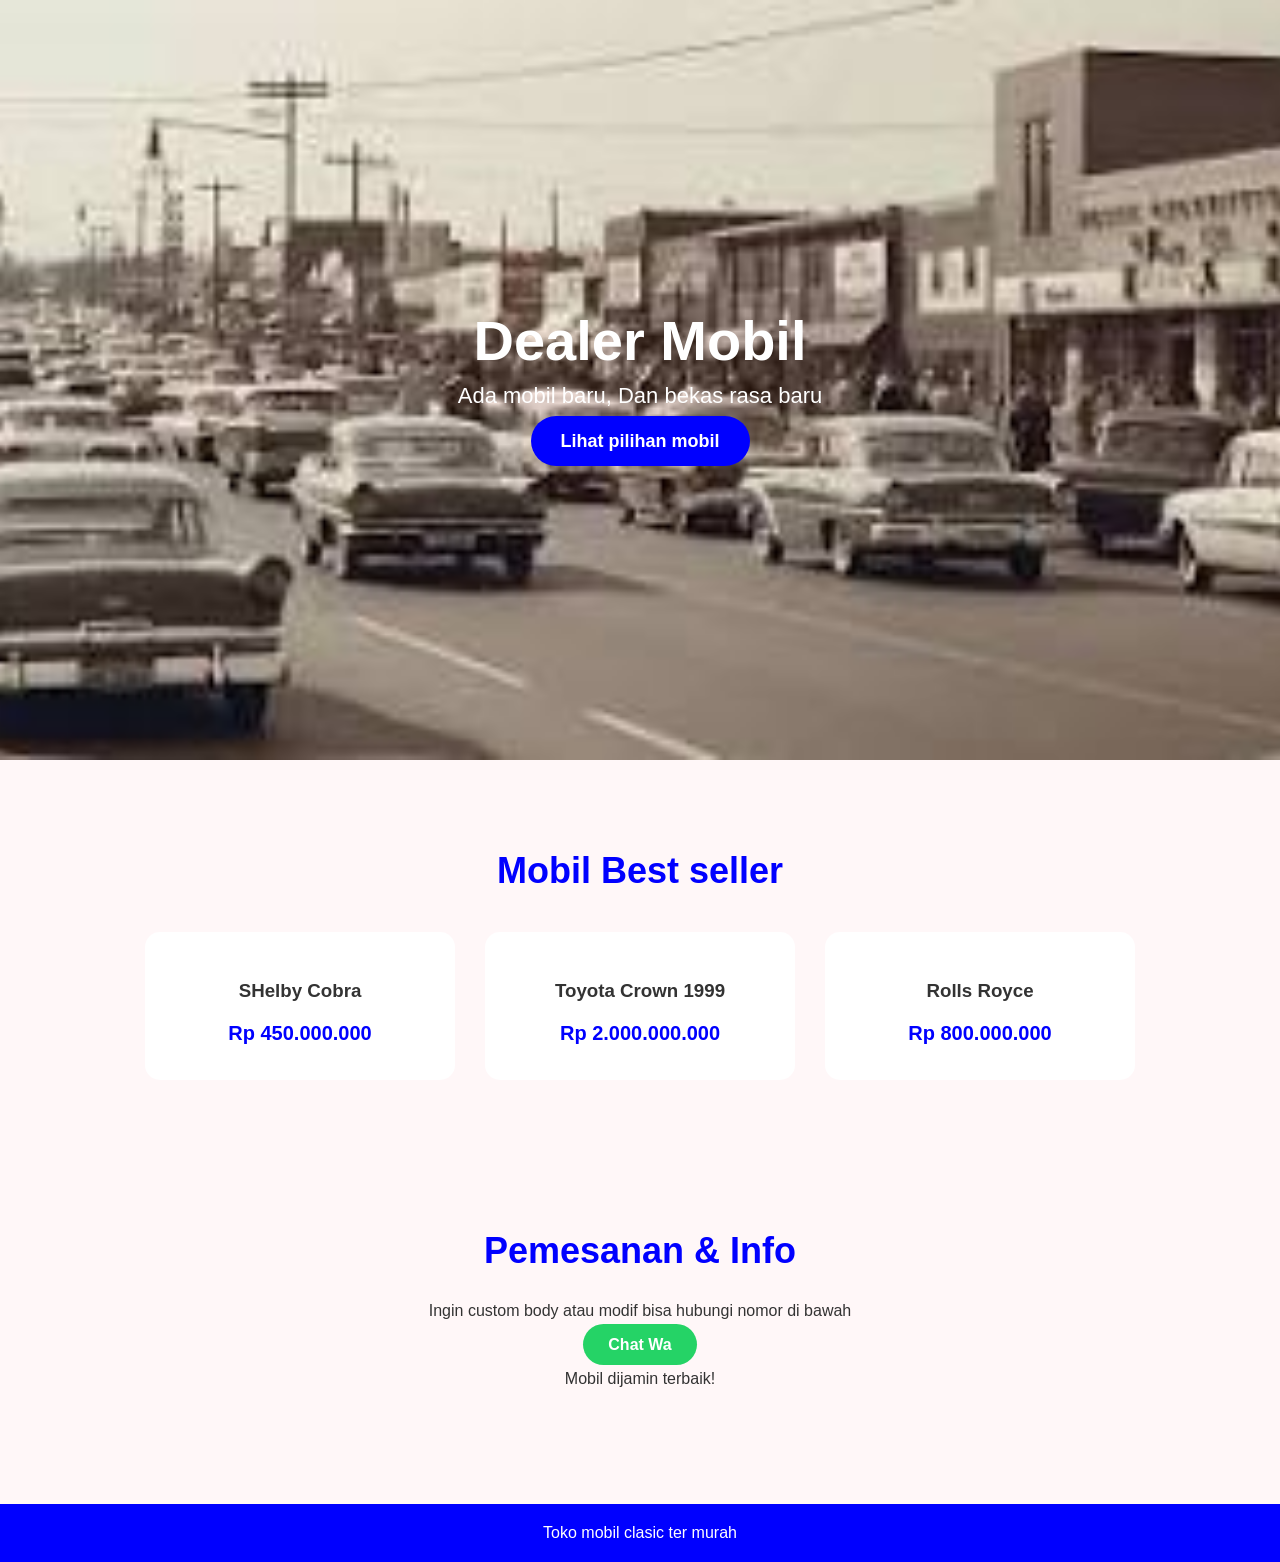
==== index.html @ febc100c "Update and rename landing page.html to index.html" ====
<!DOCTYPE html>
<html lang="id">
<head>
    <meta charset="UTF-8">
    <meta name="viewport" content="width=device-width, initial-scale=1.0">
    <title>Toko mobil classic</title>
    <link rel="stylesheet" href="landing.css">
    
</head>
<body>

    
    <header>
        <div>
            <h1>Dealer Mobil</h1>
            <p>Ada mobil baru, Dan bekas rasa baru</p>
            <a href="#produk" class="btn-lihat">Lihat pilihan mobil</a>
        </div>
    </header>

    <!-- PRODUK  -->
    <section class="section" id="produk">
        <h2>Mobil Best seller</h2>

        <div class="produk-container">

            <div class="produk">
                <img src="shelby cobra_169.jpg" alt="">
                <h3>SHelby Cobra</h3>
                <p class="harga">Rp 450.000.000</p>
            </div>

            <div class="produk">
                <img src="hudson.jpg" alt="">
                <h3>Toyota Crown 1999</h3>
                <p class="harga">Rp 2.000.000.000</p>
            </div>

            <div class="produk">
                <img src="rolls royce.jpg" alt="">
                <h3>Rolls Royce</h3>
                <p class="harga">Rp 800.000.000</p>
            </div>

        </div>
    </section>

    <!-- wa -->
    <section class="section">
        <h2>Pemesanan & Info</h2>
        <p>Ingin custom body atau modif bisa hubungi nomor di bawah</p>
         <a href="https://www.whatsapp.com/business/" class="btn-wa">Chat Wa</a>
        <p>Mobil dijamin terbaik!</p>

    </section>

    <!-- FOOTER -->
    <footer>
        Toko mobil clasic ter murah
    </footer>

</body>
</html>
---- landing.css ----
body {
            margin: 0;
            font-family: 'Poppins', sans-serif;
            background: #fff7f8;
            color: #333;
        }

        /* ini anggap bagian kepala :) */
        header {
            background: url('[data-uri]') center/cover no-repeat;
            height: 80vh;
            display: flex;
            align-items: center;
            justify-content: center;
            text-align: center;
            color: #fff;
            padding: 20px;
        }

        header h1 {
            font-size: 56px;
            margin: 0;
        }

        header p {
            font-size: 22px;
            margin-top: 10px;
        }

        .btn-lihat {
            margin-top: 25px;
            background: blue;
            padding: 15px 30px;
            color: white;
            font-size: 18px;
            border-radius: 30px;
            text-decoration: none;
            font-weight: bold;
        }

        /* ini bagian mewarnai dan ukuran tulisan (judul) */
        .section {
            padding: 60px 20px;
            text-align: center;
        }

        .section h2 {
            font-size: 36px;
            color: blue;
        }

        /* ini bagian barang ;) */
        .produk-container {
            display: flex;
            justify-content: center;
            gap: 30px;
            margin-top: 40px;
        }

        .produk {
            background: #fff;
            width: 280px;
            border-radius: 15px;
            padding: 15px;

        }

        .produk:hover {
            transform: translateY(-6px);
        }

        .produk img {
            width: 100%;
            border-radius: 12px;
        }

        .produk h3 {
            margin-top: 15px;
            color: #333;
        }

        .harga {
            font-weight: bold;
            color: blue;
            font-size: 20px;
        }

        /* wa */
        .btn-wa {
            margin-top: 20px;
            background: #25d366;
            padding: 12px 25px;
            color: white;
            border-radius: 30px;
            text-decoration: none;
            font-weight: bold;

        }

        /* kaki ;) */
        footer {
            background: blue;
            color: white;
            text-align: center;
            padding: 20px;
            margin-top: 40px;
        }
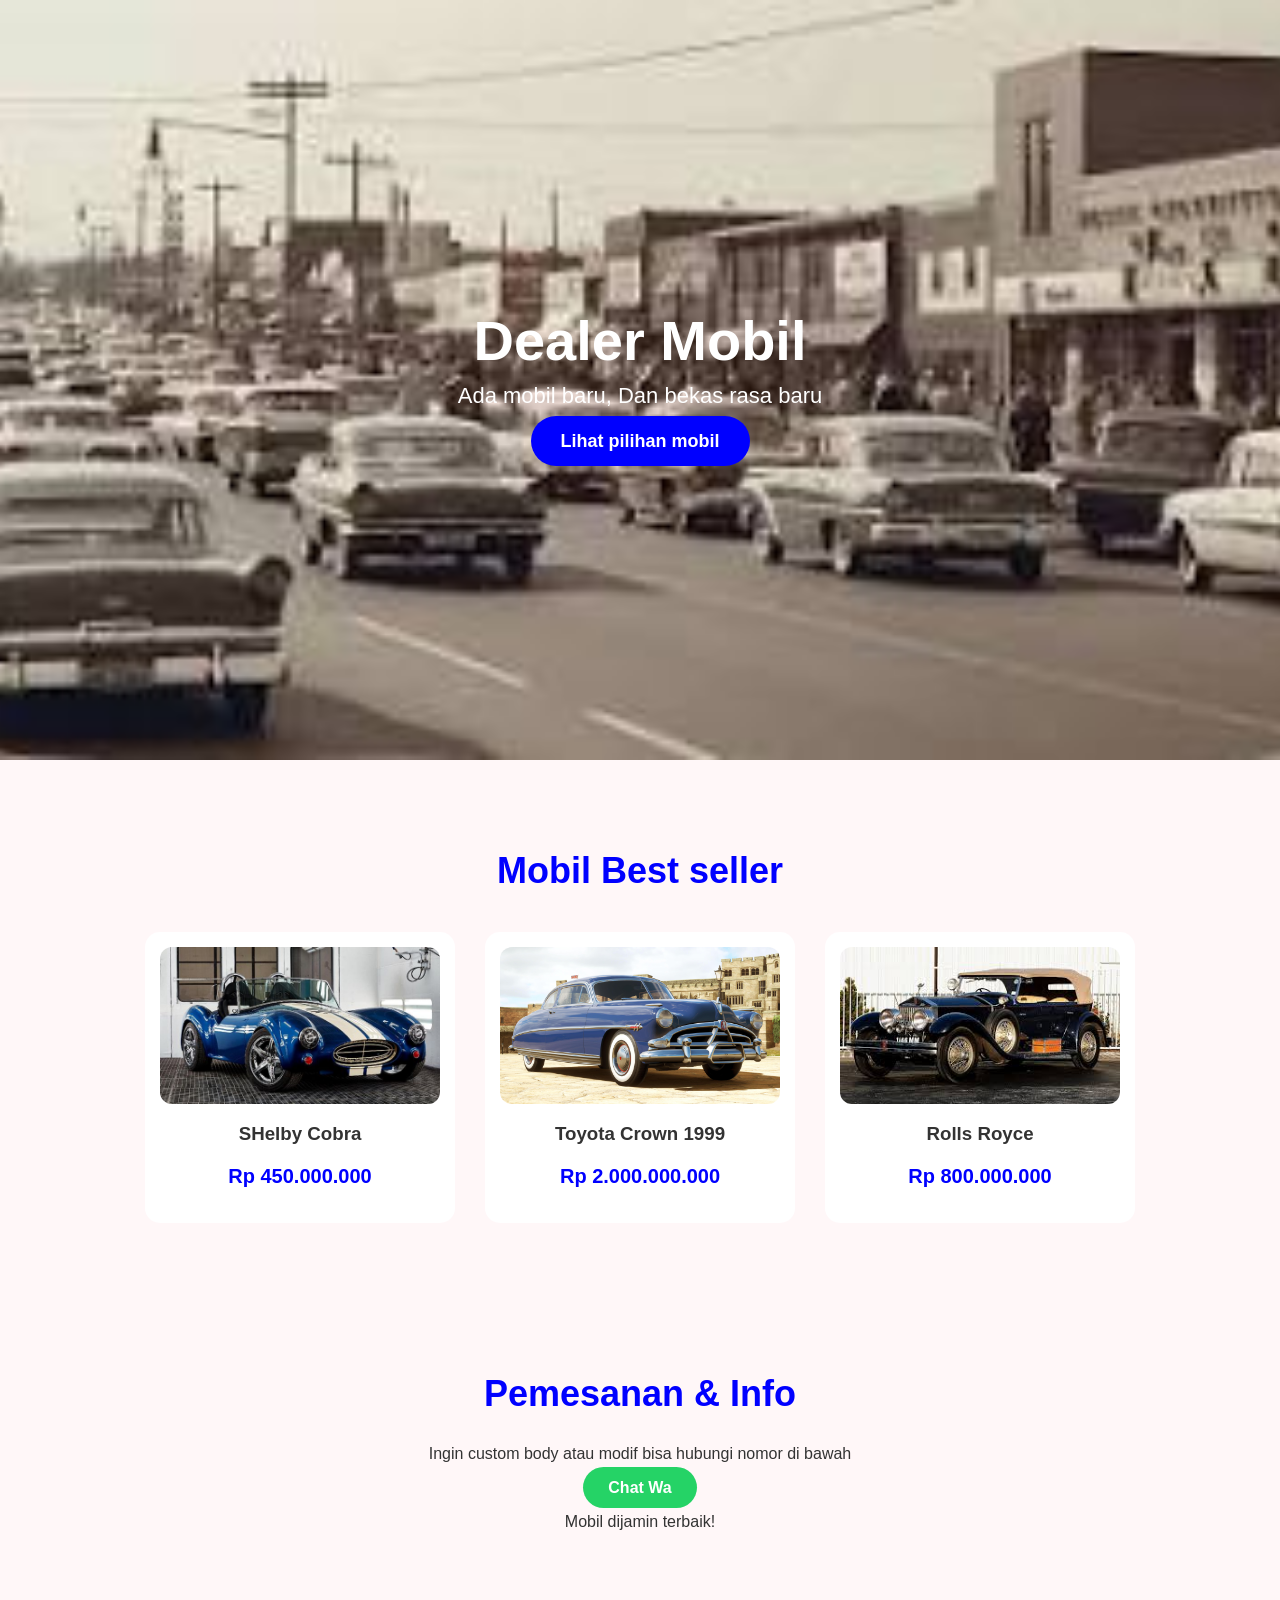
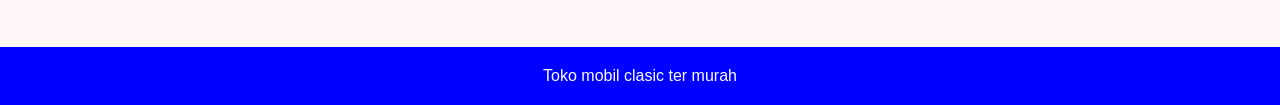
==== commit aa6192f5: "Update and rename landing page.html to index.html" ====
--- a/index.html
+++ b/index.html
@@ -25,19 +25,19 @@
         <div class="produk-container">
 
             <div class="produk">
-                <img src="shelby cobra_169.jpg" alt="">
+                <img src="img/shelby cobra_169.jpg" alt="">
                 <h3>SHelby Cobra</h3>
                 <p class="harga">Rp 450.000.000</p>
             </div>
 
             <div class="produk">
-                <img src="hudson.jpg" alt="">
+                <img src="img/hudson.jpg" alt="">
                 <h3>Toyota Crown 1999</h3>
                 <p class="harga">Rp 2.000.000.000</p>
             </div>
 
             <div class="produk">
-                <img src="rolls royce.jpg" alt="">
+                <img src="img/rolls royce.jpg" alt="">
                 <h3>Rolls Royce</h3>
                 <p class="harga">Rp 800.000.000</p>
             </div>
